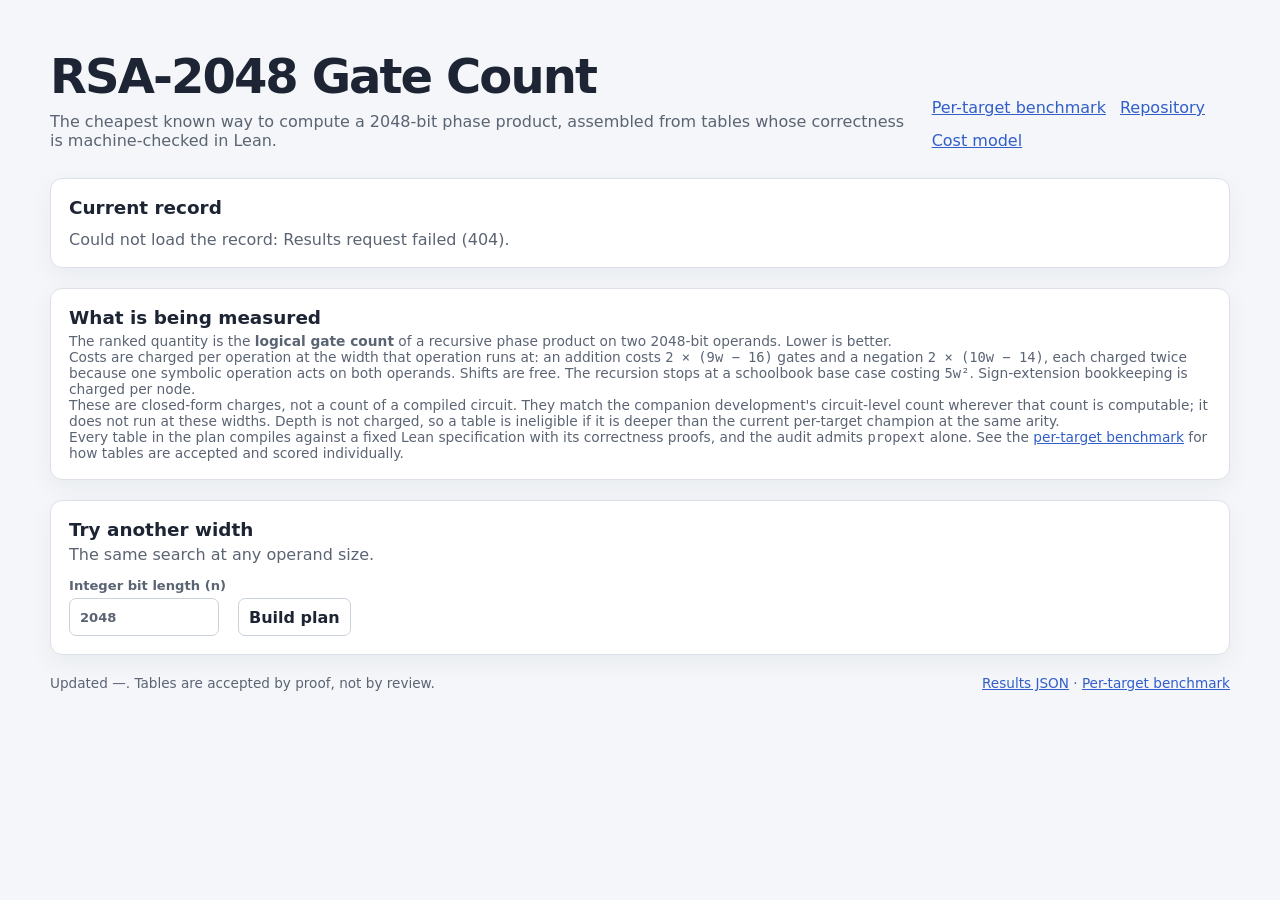
==== leaderboard/site/index.html @ 98a7c098 "Make RSA-2048 the landing page and move the per-target board beside it The site had one page: the pe" ====
<!DOCTYPE html>
<html lang="en">
  <head>
    <meta charset="utf-8">
    <meta name="viewport" content="width=device-width, initial-scale=1">
    <title>RSA-2048 Gate Count Leaderboard</title>
    <meta name="description"
      content="Lowest known logical gate count for recursive phase multiplication at 2048 bits, from machine-checked tables.">
    <link rel="stylesheet" href="site.css">
  </head>
  <body>
    <main>
      <header>
        <div>
          <h1>RSA-2048 Gate Count</h1>
          <p class="subtitle">
            The cheapest known way to compute a 2048-bit phase product, assembled
            from tables whose correctness is machine-checked in Lean.
          </p>
        </div>
        <nav aria-label="Project links">
          <a href="targets.html">Per-target benchmark</a>
          <a href="https://github.com/VerifiedQC/ShorTableOptimization">Repository</a>
          <a href="https://github.com/VerifiedQC/ShorTableOptimization/blob/main/RECURSIVE_COST_MODEL.md">Cost model</a>
        </nav>
      </header>

      <section class="planner" aria-labelledby="record-title">
        <h2 id="record-title">Current record</h2>
        <p class="planner-status" id="record-status" role="status">Loading verified results…</p>
        <div id="record-output" hidden>
          <div class="result-summary" aria-label="Record summary">
            <div class="result-stat"><span>Logical gates</span><strong id="record-gates">—</strong></div>
            <div class="result-stat"><span>Recursion levels</span><strong id="record-height">—</strong></div>
            <div class="result-stat"><span>Recursive calls</span><strong id="record-calls">—</strong></div>
            <div class="result-stat"><span>Arithmetic operations</span><strong id="record-arithmetic">—</strong></div>
          </div>
          <h3 class="plan-heading">How the record is built</h3>
          <p class="plan-intro">
            One row per level of the recursion. The record is a composite: each
            level may use a different submitted table, so credit is shared.
          </p>
          <ol class="plan-tree" id="record-tree"></ol>
        </div>
      </section>

      <section class="planner" aria-labelledby="rules-title">
        <h2 id="rules-title">What is being measured</h2>
        <p class="plan-intro">
          The ranked quantity is the <strong>logical gate count</strong> of a
          recursive phase product on two 2048-bit operands. Lower is better.
        </p>
        <p class="plan-intro">
          Costs are charged per operation at the width that operation runs at:
          an addition costs <code>2 &times; (9w &minus; 16)</code> gates and a
          negation <code>2 &times; (10w &minus; 14)</code>, each charged twice
          because one symbolic operation acts on both operands. Shifts are free.
          The recursion stops at a schoolbook base case costing
          <code>5w&sup2;</code>. Sign-extension bookkeeping is charged per node.
        </p>
        <p class="plan-intro">
          These are closed-form charges, not a count of a compiled circuit. They
          match the companion development's circuit-level count wherever that
          count is computable; it does not run at these widths. Depth is not
          charged, so a table is ineligible if it is deeper than the current
          per-target champion at the same arity.
        </p>
        <p class="plan-intro">
          Every table in the plan compiles against a fixed Lean specification
          with its correctness proofs, and the audit admits
          <code>propext</code> alone. See the
          <a href="targets.html">per-target benchmark</a> for how tables are
          accepted and scored individually.
        </p>
      </section>

      <section class="planner" aria-labelledby="planner-title">
        <h2 id="planner-title">Try another width</h2>
        <p class="subtitle">The same search at any operand size.</p>
        <form class="planner-form" id="planner-form">
          <label>
            Integer bit length (n)
            <input id="planner-width" name="width" type="number"
              min="1" step="1" value="2048" required>
          </label>
          <button type="submit">Build plan</button>
        </form>
        <p class="planner-status" id="planner-status" role="status"></p>
        <div class="planner-output" id="planner-output" hidden>
          <div class="result-summary" aria-label="Plan summary">
            <div class="result-stat"><span>Logical gates</span><strong id="planner-gates">—</strong></div>
            <div class="result-stat"><span>Recursion levels</span><strong id="planner-height">—</strong></div>
            <div class="result-stat"><span>Recursive calls</span><strong id="planner-calls">—</strong></div>
            <div class="result-stat"><span>Arithmetic operations</span><strong id="planner-arithmetic">—</strong></div>
          </div>
          <h3 class="plan-heading">Selected recursion plan</h3>
          <ol class="plan-tree" id="plan-tree"></ol>
          <details class="result-json">
            <summary>Machine-readable result</summary>
            <pre id="planner-json"></pre>
          </details>
        </div>
      </section>

      <footer>
        <p>Updated <span id="updated">—</span>. Tables are accepted by proof, not by review.</p>
        <p><a href="results.json">Results JSON</a> &middot; <a href="targets.html">Per-target benchmark</a></p>
      </footer>
    </main>

    <script src="recursive-cost.js"></script>
    <script>
      "use strict";

      const RECORD_WIDTH = 2048;
      const operationsCache = new Map();
      let leaderboardData = null;
      let candidatePromise = null;

      function loadOperations(path) {
        if (!operationsCache.has(path)) {
          operationsCache.set(path, fetch(path, { cache: "no-store" }).then(response => {
            if (!response.ok) throw new Error(`Operations request failed (${response.status}).`);
            return response.json();
          }));
        }
        return operationsCache.get(path);
      }

      function candidates() {
        if (!candidatePromise) {
          candidatePromise = RecursiveCost.archivedPhaseProductCandidates(
            leaderboardData, loadOperations,
          ).catch(error => { candidatePromise = null; throw error; });
        }
        return candidatePromise;
      }

      const count = value => Number(value).toLocaleString();

      function planFact(label, value) {
        const fact = document.createElement("div");
        const name = document.createElement("span");
        name.textContent = label;
        const amount = document.createElement("strong");
        amount.textContent = value;
        fact.append(name, amount);
        return fact;
      }

      function renderTree(plan, target) {
        const tree = document.querySelector(target);
        tree.replaceChildren();
        for (const level of RecursiveCost.planLevels(plan)) {
          const item = document.createElement("li");
          item.className = "plan-step";
          const node = document.createElement("div");
          node.className = "plan-node";

          const levelLabel = document.createElement("span");
          levelLabel.className = "plan-level";
          levelLabel.textContent = level.type === "direct"
            ? "Direct base case"
            : `Recursion level ${level.level + 1}`;

          const title = document.createElement("h4");
          title.textContent = level.instances === 1n
            ? `${level.inputWidth}-bit input`
            : `${count(level.instances)} \u00d7 ${level.inputWidth}-bit subproblems`;

          const description = document.createElement("p");
          const facts = document.createElement("div");
          facts.className = "plan-facts";

          if (level.type === "direct") {
            description.textContent = "Evaluate every remaining multiplication directly.";
            facts.append(
              planFact("Gates per node", count(level.gateCountPerNode)),
              planFact("Expanded base gates", count(level.expandedGateCount)),
            );
            node.append(levelLabel, title, description, facts);
          } else {
            description.textContent =
              `Each node uses k=${level.k} and creates ` +
              `${level.recursiveProductsPerNode} children at ${level.childWidth} bits.`;
            const policyLine = document.createElement("p");
            policyLine.className = "plan-policy";
            policyLine.textContent = `Table ${String(level.policyId).slice(0, 12)}`;
            facts.append(
              planFact("Child width", `${count(level.childWidth)} bits`),
              planFact("Local gates per node", count(level.localGateCountPerNode)),
              planFact("Expanded level gates", count(level.expandedLocalGateCount)),
              planFact("Arithmetic ops per node",
                count(level.localArithmeticOperationsPerNode)),
            );
            node.append(levelLabel, title, description, policyLine, facts);
          }
          item.append(node);
          tree.append(item);
        }
      }

      function fill(plan, prefix) {
        document.querySelector(`#${prefix}-gates`).textContent = count(plan.gateCount);
        document.querySelector(`#${prefix}-height`).textContent = count(plan.recursionHeight);
        document.querySelector(`#${prefix}-calls`).textContent = count(plan.totalRecursiveCallCount);
        document.querySelector(`#${prefix}-arithmetic`).textContent =
          count(plan.totalArithmeticOperationCount);
      }

      document.querySelector("#planner-form").addEventListener("submit", async event => {
        event.preventDefault();
        const status = document.querySelector("#planner-status");
        const output = document.querySelector("#planner-output");
        output.hidden = true;
        status.textContent = "Building the minimum-gate plan…";
        try {
          const width = Number(document.querySelector("#planner-width").value);
          if (!Number.isSafeInteger(width) || width < 1) {
            throw new Error("Enter a positive whole number of bits.");
          }
          const plan = RecursiveCost.bestPlan(await candidates(), width);
          fill(plan, "planner");
          renderTree(plan, "#plan-tree");
          document.querySelector("#planner-json").textContent =
            JSON.stringify(RecursiveCost.compactPlan(plan), null, 2);
          status.textContent = `Plan for ${count(width)} bits.`;
          output.hidden = false;
        } catch (error) {
          status.textContent = `Could not build a plan: ${error.message}`;
        }
      });

      fetch("results.json", { cache: "no-store" })
        .then(response => {
          if (!response.ok) throw new Error(`Results request failed (${response.status}).`);
          return response.json();
        })
        .then(async data => {
          leaderboardData = data;
          if (data.generated_at) {
            document.querySelector("#updated").textContent =
              new Date(data.generated_at).toLocaleString();
          }
          const plan = RecursiveCost.bestPlan(await candidates(), RECORD_WIDTH);
          fill(plan, "record");
          renderTree(plan, "#record-tree");
          document.querySelector("#record-status").textContent =
            `${count(plan.gateCount)} logical gates for a ${count(RECORD_WIDTH)}-bit phase product.`;
          document.querySelector("#record-output").hidden = false;
        })
        .catch(error => {
          document.querySelector("#record-status").textContent =
            `Could not load the record: ${error.message}`;
        });
    </script>
  </body>
</html>
---- leaderboard/site/site.css ----
:root {
  font-family: ui-sans-serif, system-ui, -apple-system, BlinkMacSystemFont,
    "Segoe UI", sans-serif;
  color: #1d2433;
  background: #f4f6f9;
}

* { box-sizing: border-box; }

body { margin: 0; }

main {
  width: min(1180px, calc(100% - 32px));
  margin: 0 auto;
  padding: 48px 0 64px;
}

header {
  display: flex;
  gap: 24px;
  align-items: end;
  justify-content: space-between;
  margin-bottom: 28px;
}

h1 {
  margin: 0 0 8px;
  font-size: clamp(1.8rem, 5vw, 3rem);
  letter-spacing: -0.04em;
}

p { margin: 0; }

.subtitle, .formula, footer { color: #5b6473; }

nav {
  display: flex;
  flex-wrap: wrap;
  gap: 14px;
}

a { color: #315ec9; }

nav a { white-space: nowrap; }

.summary {
  display: grid;
  grid-template-columns: repeat(2, minmax(0, 1fr));
  gap: 12px;
  margin-bottom: 20px;
}

.card, .planner, .table-wrap {
  border: 1px solid #dce1e8;
  border-radius: 12px;
  background: #fff;
  box-shadow: 0 8px 24px rgb(29 36 51 / 5%);
}

.card { padding: 16px 18px; }

.card span {
  display: block;
  margin-bottom: 5px;
  color: #697386;
  font-size: 0.78rem;
  font-weight: 650;
  letter-spacing: 0.07em;
  text-transform: uppercase;
}

.card strong { font-size: 1.15rem; }

.formula {
  margin: 0 0 14px;
  font-family: ui-monospace, SFMono-Regular, Consolas, monospace;
  font-size: 0.9rem;
}

.planner {
  margin-bottom: 20px;
  padding: 18px;
}

.planner h2 { margin: 0 0 5px; font-size: 1.15rem; }
.planner .subtitle { margin-bottom: 14px; }

.planner-form {
  display: flex;
  flex-wrap: wrap;
  align-items: end;
  gap: 12px;
}

.planner-form label {
  display: grid;
  gap: 5px;
  color: #5b6473;
  font-size: 0.82rem;
  font-weight: 650;
}

.planner-form input, .planner-form button {
  min-height: 38px;
  border: 1px solid #cbd2dc;
  border-radius: 7px;
  padding: 7px 10px;
  color: inherit;
  background: inherit;
  font: inherit;
}

.planner-form input { width: 150px; }
.planner-form button { cursor: pointer; font-weight: 700; }
.planner-status { margin-top: 12px; color: #5b6473; }
.planner-status:empty { display: none; }

.planner-output {
  margin-top: 18px;
  padding-top: 18px;
  border-top: 1px solid #e5e8ed;
}

.result-summary {
  display: grid;
  grid-template-columns: repeat(4, minmax(0, 1fr));
  gap: 10px;
}

.result-stat {
  min-width: 0;
  padding: 12px 14px;
  border-radius: 8px;
  background: #f4f6f9;
}

.result-stat span {
  display: block;
  margin-bottom: 4px;
  color: #697386;
  font-size: 0.72rem;
  font-weight: 650;
  letter-spacing: 0.05em;
  text-transform: uppercase;
}

.result-stat strong {
  display: block;
  overflow-wrap: anywhere;
  font-size: 1.05rem;
}

.planner-detail { margin-top: 10px; color: #5b6473; font-size: 0.86rem; }
.plan-heading { margin: 22px 0 4px; font-size: 1rem; }
.plan-intro { color: #5b6473; font-size: 0.86rem; }

.plan-tree {
  margin: 16px 0 0;
  padding: 0;
  list-style: none;
}

.plan-step {
  position: relative;
  margin-left: 8px;
  padding: 0 0 18px 28px;
}

.plan-step:not(:last-child)::before {
  position: absolute;
  top: 12px;
  bottom: -2px;
  left: 5px;
  width: 2px;
  background: #ccd4df;
  content: "";
}

.plan-step::after {
  position: absolute;
  top: 8px;
  left: 0;
  width: 12px;
  height: 12px;
  border: 3px solid #fff;
  border-radius: 50%;
  background: #315ec9;
  box-shadow: 0 0 0 1px #315ec9;
  content: "";
}

.plan-node {
  padding: 13px 15px;
  border: 1px solid #dce1e8;
  border-radius: 9px;
}

.plan-level {
  color: #697386;
  font-size: 0.72rem;
  font-weight: 700;
  letter-spacing: 0.06em;
  text-transform: uppercase;
}

.plan-node h4 { margin: 3px 0 5px; font-size: 1rem; }
.plan-node p { color: #5b6473; font-size: 0.86rem; }
.plan-policy { margin-top: 7px; }

.plan-facts {
  display: grid;
  grid-template-columns: repeat(4, minmax(0, 1fr));
  gap: 10px;
  margin-top: 12px;
}

.plan-fact span { display: block; color: #697386; font-size: 0.72rem; }
.plan-fact strong { display: block; margin-top: 2px; font-size: 0.88rem; }
.result-json summary { cursor: pointer; }

.table-wrap { overflow-x: auto; }

table {
  width: 100%;
  border-collapse: collapse;
  font-variant-numeric: tabular-nums;
}

th, td {
  padding: 11px 14px;
  border-bottom: 1px solid #e5e8ed;
  text-align: right;
  white-space: nowrap;
}

thead th {
  color: #5b6473;
  background: #f8f9fb;
  font-size: 0.78rem;
  letter-spacing: 0.03em;
}

th:first-child, td:first-child, th:last-child, td:last-child {
  text-align: left;
}

tbody tr:last-child th, tbody tr:last-child td { border-bottom: 0; }
tbody tr:hover { background: #f8faff; }
.score { font-weight: 750; }
.policy { font-family: ui-monospace, SFMono-Regular, Consolas, monospace; }

.operations-button, .close-button {
  border: 0;
  padding: 0;
  color: #315ec9;
  background: none;
  font: inherit;
  text-decoration: underline;
  cursor: pointer;
}

dialog {
  width: min(760px, calc(100% - 28px));
  max-height: 88vh;
  padding: 22px;
  border: 1px solid #dce1e8;
  border-radius: 12px;
  color: inherit;
  background: #fff;
}

dialog::backdrop { background: rgb(17 21 28 / 72%); }

.dialog-header {
  display: flex;
  align-items: start;
  justify-content: space-between;
  gap: 20px;
}

dialog h2, dialog h3 { margin: 0; }
dialog h3 { margin-top: 20px; }
.dialog-status { margin-top: 12px; color: #5b6473; }

details {
  margin-top: 14px;
  padding: 10px 12px;
  border: 1px solid #e5e8ed;
  border-radius: 8px;
}

details code {
  display: block;
  margin-top: 8px;
  white-space: normal;
}

pre {
  max-height: 48vh;
  overflow: auto;
  padding: 14px;
  border-radius: 8px;
  background: #f4f6f9;
  font-size: 0.82rem;
  line-height: 1.5;
}

#status {
  padding: 24px;
  color: #5b6473;
}

footer {
  display: flex;
  justify-content: space-between;
  gap: 16px;
  margin-top: 16px;
  font-size: 0.85rem;
}

@media (max-width: 720px) {
  main { padding-top: 28px; }
  header { display: block; }
  nav { margin-top: 18px; }
  .summary { grid-template-columns: 1fr; }
  .result-summary, .plan-facts { grid-template-columns: repeat(2, minmax(0, 1fr)); }
  footer { display: block; }
  footer p + p { margin-top: 6px; }
}

@media (prefers-color-scheme: dark) {
  :root { color: #e8edf5; background: #11151c; }
  .subtitle, .formula, footer, #status { color: #aab4c3; }
  a, .operations-button, .close-button { color: #8eb1ff; }
  .card, .planner, .table-wrap, dialog { border-color: #303846; background: #191f29; box-shadow: none; }
  .card span, thead th { color: #aab4c3; }
  thead th, tbody tr:hover { background: #202734; }
  th, td, details { border-color: #303846; }
  .dialog-status, .planner-form label, .planner-status, .planner-detail,
    .plan-intro, .plan-node p { color: #aab4c3; }
  .planner-form input, .planner-form button { border-color: #465164; }
  .planner-output, .plan-node { border-color: #303846; }
  .result-stat, pre { background: #11151c; }
  .result-stat span, .plan-level, .plan-fact span { color: #aab4c3; }
  .plan-step:not(:last-child)::before { background: #465164; }
  .plan-step::after { border-color: #191f29; background: #8eb1ff; box-shadow: 0 0 0 1px #8eb1ff; }
}
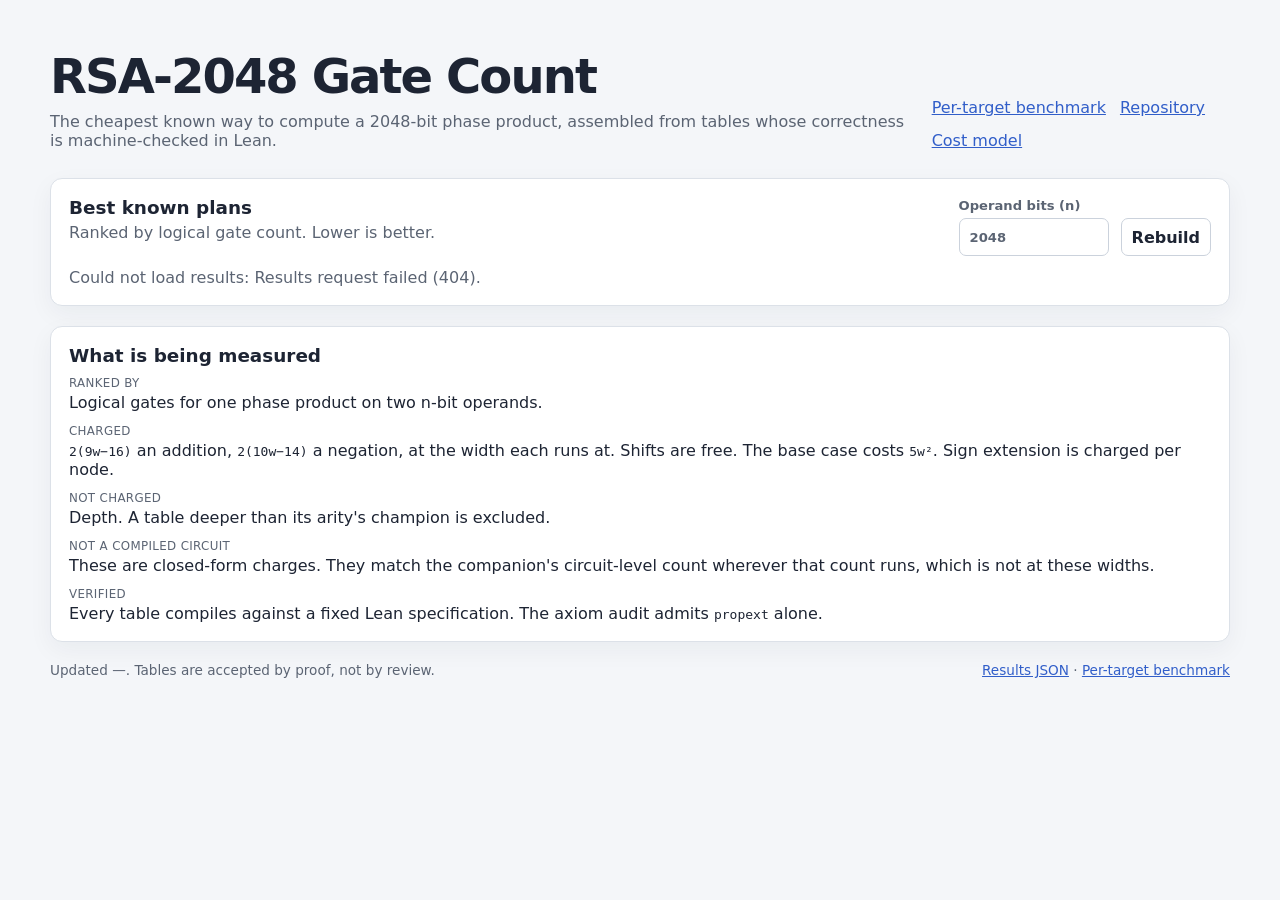
==== commit 078a1277: "Rebuild the landing page as a leaderboard The page showed one record and a separate width form, whic" ====
--- a/leaderboard/site/index.html
+++ b/leaderboard/site/index.html
@@ -6,6 +6,7 @@
     <title>RSA-2048 Gate Count Leaderboard</title>
     <meta name="description"
       content="Lowest known logical gate count for recursive phase multiplication at 2048 bits, from machine-checked tables.">
+    <link rel="icon" href="data:,">
     <link rel="stylesheet" href="site.css">
   </head>
   <body>
@@ -25,87 +26,86 @@
         </nav>
       </header>
 
-      <section class="planner" aria-labelledby="record-title">
-        <h2 id="record-title">Current record</h2>
-        <p class="planner-status" id="record-status" role="status">Loading verified results…</p>
-        <div id="record-output" hidden>
-          <div class="result-summary" aria-label="Record summary">
-            <div class="result-stat"><span>Logical gates</span><strong id="record-gates">—</strong></div>
-            <div class="result-stat"><span>Recursion levels</span><strong id="record-height">—</strong></div>
-            <div class="result-stat"><span>Recursive calls</span><strong id="record-calls">—</strong></div>
-            <div class="result-stat"><span>Arithmetic operations</span><strong id="record-arithmetic">—</strong></div>
+      <section class="planner" aria-labelledby="board-title">
+        <div class="board-head">
+          <div>
+            <h2 id="board-title">Best known plans</h2>
+            <p class="subtitle">Ranked by logical gate count. Lower is better.</p>
           </div>
-          <h3 class="plan-heading">How the record is built</h3>
-          <p class="plan-intro">
-            One row per level of the recursion. The record is a composite: each
-            level may use a different submitted table, so credit is shared.
-          </p>
-          <ol class="plan-tree" id="record-tree"></ol>
+          <form class="planner-form" id="planner-form">
+            <label>
+              Operand bits (n)
+              <input id="planner-width" name="width" type="number"
+                min="1" step="1" value="2048" required>
+            </label>
+            <button type="submit">Rebuild</button>
+          </form>
+        </div>
+        <p class="planner-status" id="board-status" role="status">Loading verified results\u2026</p>
+        <div class="table-wrap" id="board-wrap" hidden>
+          <table id="board">
+            <thead>
+              <tr>
+                <th scope="col">#</th>
+                <th scope="col">Logical gates</th>
+                <th scope="col">Top split</th>
+                <th scope="col">Levels</th>
+                <th scope="col">Recursive calls</th>
+                <th scope="col">Arithmetic ops</th>
+                <th scope="col">Tables</th>
+                <th scope="col"></th>
+              </tr>
+            </thead>
+            <tbody></tbody>
+          </table>
         </div>
       </section>
 
       <section class="planner" aria-labelledby="rules-title">
         <h2 id="rules-title">What is being measured</h2>
-        <p class="plan-intro">
-          The ranked quantity is the <strong>logical gate count</strong> of a
-          recursive phase product on two 2048-bit operands. Lower is better.
-        </p>
-        <p class="plan-intro">
-          Costs are charged per operation at the width that operation runs at:
-          an addition costs <code>2 &times; (9w &minus; 16)</code> gates and a
-          negation <code>2 &times; (10w &minus; 14)</code>, each charged twice
-          because one symbolic operation acts on both operands. Shifts are free.
-          The recursion stops at a schoolbook base case costing
-          <code>5w&sup2;</code>. Sign-extension bookkeeping is charged per node.
-        </p>
-        <p class="plan-intro">
-          These are closed-form charges, not a count of a compiled circuit. They
-          match the companion development's circuit-level count wherever that
-          count is computable; it does not run at these widths. Depth is not
-          charged, so a table is ineligible if it is deeper than the current
-          per-target champion at the same arity.
-        </p>
-        <p class="plan-intro">
-          Every table in the plan compiles against a fixed Lean specification
-          with its correctness proofs, and the audit admits
-          <code>propext</code> alone. See the
-          <a href="targets.html">per-target benchmark</a> for how tables are
-          accepted and scored individually.
-        </p>
-      </section>
-
-      <section class="planner" aria-labelledby="planner-title">
-        <h2 id="planner-title">Try another width</h2>
-        <p class="subtitle">The same search at any operand size.</p>
-        <form class="planner-form" id="planner-form">
-          <label>
-            Integer bit length (n)
-            <input id="planner-width" name="width" type="number"
-              min="1" step="1" value="2048" required>
-          </label>
-          <button type="submit">Build plan</button>
-        </form>
-        <p class="planner-status" id="planner-status" role="status"></p>
-        <div class="planner-output" id="planner-output" hidden>
-          <div class="result-summary" aria-label="Plan summary">
-            <div class="result-stat"><span>Logical gates</span><strong id="planner-gates">—</strong></div>
-            <div class="result-stat"><span>Recursion levels</span><strong id="planner-height">—</strong></div>
-            <div class="result-stat"><span>Recursive calls</span><strong id="planner-calls">—</strong></div>
-            <div class="result-stat"><span>Arithmetic operations</span><strong id="planner-arithmetic">—</strong></div>
-          </div>
-          <h3 class="plan-heading">Selected recursion plan</h3>
-          <ol class="plan-tree" id="plan-tree"></ol>
-          <details class="result-json">
-            <summary>Machine-readable result</summary>
-            <pre id="planner-json"></pre>
-          </details>
-        </div>
+        <dl class="rules">
+          <dt>Ranked by</dt>
+          <dd>Logical gates for one phase product on two n-bit operands.</dd>
+          <dt>Charged</dt>
+          <dd><code>2(9w&minus;16)</code> an addition, <code>2(10w&minus;14)</code> a
+            negation, at the width each runs at. Shifts are free. The base case
+            costs <code>5w&sup2;</code>. Sign extension is charged per node.</dd>
+          <dt>Not charged</dt>
+          <dd>Depth. A table deeper than its arity's champion is excluded.</dd>
+          <dt>Not a compiled circuit</dt>
+          <dd>These are closed-form charges. They match the companion's
+            circuit-level count wherever that count runs, which is not at these
+            widths.</dd>
+          <dt>Verified</dt>
+          <dd>Every table compiles against a fixed Lean specification. The axiom
+            audit admits <code>propext</code> alone.</dd>
+        </dl>
       </section>
 
       <footer>
         <p>Updated <span id="updated">—</span>. Tables are accepted by proof, not by review.</p>
         <p><a href="results.json">Results JSON</a> &middot; <a href="targets.html">Per-target benchmark</a></p>
       </footer>
+      <dialog id="operations-dialog" aria-labelledby="operations-title">
+        <div class="dialog-header">
+          <h2 id="operations-title">Operations</h2>
+          <button class="close-button" id="close-dialog" type="button">Close</button>
+        </div>
+        <p class="dialog-status" id="operations-status" role="status"></p>
+        <div id="operations-content" hidden>
+          <details>
+            <summary>Generated points</summary>
+            <code id="generated-points"></code>
+          </details>
+          <details>
+            <summary>Point order</summary>
+            <code id="point-order"></code>
+          </details>
+          <h3 id="operation-count"></h3>
+          <pre id="operation-list"></pre>
+          <p><a id="operations-json">Open operations JSON</a></p>
+        </div>
+      </dialog>
     </main>
 
     <script src="recursive-cost.js"></script>
@@ -137,9 +137,82 @@
       }
 
       const count = value => Number(value).toLocaleString();
+      const formatCount = count;
+
+      const repository = "https://github.com/VerifiedQC/ShorTableOptimization";
+      const operationsDialog = document.querySelector("#operations-dialog");
+      const operationsStatus = document.querySelector("#operations-status");
+      const operationsContent = document.querySelector("#operations-content");
+
+      function displayMode(mode) {
+        return mode === "PhaseTripleProduct" ? "Phase Triple Product" : "Phase Product";
+      }
+
+      function formatOperation(operation) {
+        const [name, ...values] = operation;
+        if (name === "shiftL" || name === "shiftR") {
+          return `${name}(reg=${values[0]}, by=${values[1]})`;
+        }
+        if (name === "negate" || name === "phaseProduct") {
+          return `${name}(reg=${values[0]})`;
+        }
+        if (name === "addScaled") {
+          const sign = values[2] > 0 ? "+1" : "-1";
+          return `addScaled(dst=${values[0]}, src=${values[1]}, sign=${sign}, shift=${values[3]})`;
+        }
+        return JSON.stringify(operation);
+      }
+
+      function policyLink(policy) {
+        const source = policy.source;
+        const link = document.createElement("a");
+        link.className = "policy";
+        link.textContent = policy.policy_id.slice(0, 8);
+        link.title = policy.policy_id;
+        link.href = source.pr_number
+          ? `${repository}/pull/${source.pr_number}`
+          : `${repository}/tree/${encodeURIComponent(source.head_ref)}`;
+        return link;
+      }
+
+      async function openOperations(policy, champion) {
+        const path = policy.operations_path;
+        document.querySelector("#operations-title").textContent =
+          `${displayMode(champion.mode)} · k=${champion.k}`;
+        operationsStatus.textContent = "Loading operations…";
+        operationsContent.hidden = true;
+        operationsDialog.showModal();
+
+        try {
+          const data = await loadOperations(path);
+          if (data.schema_version !== 1) throw new Error("Unsupported operations schema.");
+          const target = data.targets.find(
+            item => item.mode === champion.mode && item.k === champion.k,
+          );
+          if (!target) throw new Error("Operations for this target are missing.");
+          document.querySelector("#generated-points").textContent =
+            target.generated_points.join(", ");
+          document.querySelector("#point-order").textContent = target.point_order.join(", ");
+          document.querySelector("#operation-count").textContent =
+            `Operations (${target.operations.length})`;
+          document.querySelector("#operation-list").textContent = target.operations
+            .map((operation, index) => `${index + 1}. ${formatOperation(operation)}`)
+            .join("\n");
+          document.querySelector("#operations-json").href = path;
+          operationsStatus.textContent = `Policy ${policy.policy_id.slice(0, 12)}`;
+          operationsContent.hidden = false;
+        } catch (error) {
+          operationsStatus.textContent = `Could not load operations: ${error.message}`;
+        }
+      }
+
+      document.querySelector("#close-dialog").addEventListener("click", () => {
+        operationsDialog.close();
+      });
 
       function planFact(label, value) {
         const fact = document.createElement("div");
+        fact.className = "plan-fact";
         const name = document.createElement("span");
         name.textContent = label;
         const amount = document.createElement("strong");
@@ -148,8 +221,10 @@
         return fact;
       }
 
-      function renderTree(plan, target) {
-        const tree = document.querySelector(target);
+      function renderTree(plan, tree) {
+        const policies = new Map(
+          leaderboardData.policies.map(policy => [policy.policy_id, policy]),
+        );
         tree.replaceChildren();
         for (const level of RecursiveCost.planLevels(plan)) {
           const item = document.createElement("li");
@@ -183,15 +258,32 @@
             description.textContent =
               `Each node uses k=${level.k} and creates ` +
               `${level.recursiveProductsPerNode} children at ${level.childWidth} bits.`;
+            const policy = policies.get(level.policyId);
             const policyLine = document.createElement("p");
             policyLine.className = "plan-policy";
-            policyLine.textContent = `Table ${String(level.policyId).slice(0, 12)}`;
+            policyLine.append(document.createTextNode("Table "));
+            if (policy) policyLine.append(policyLink(policy));
+            else policyLine.append(document.createTextNode(String(level.policyId).slice(0, 8)));
+            if (policy?.operations_path) {
+              const button = document.createElement("button");
+              button.type = "button";
+              button.className = "operations-button";
+              button.textContent = "view operations";
+              button.setAttribute("aria-label",
+                `View Phase Product k=${level.k} operations for this recursion level`);
+              button.addEventListener("click", () =>
+                openOperations(policy, { mode: "PhaseProduct", k: level.k }));
+              policyLine.append(document.createTextNode(" \u00b7 "), button);
+            }
             facts.append(
+              planFact("Children per node", count(level.recursiveProductsPerNode)),
               planFact("Child width", `${count(level.childWidth)} bits`),
               planFact("Local gates per node", count(level.localGateCountPerNode)),
               planFact("Expanded level gates", count(level.expandedLocalGateCount)),
               planFact("Arithmetic ops per node",
                 count(level.localArithmeticOperationsPerNode)),
+              planFact("Expanded arithmetic ops",
+                count(level.expandedArithmeticOperations)),
             );
             node.append(levelLabel, title, description, policyLine, facts);
           }
@@ -200,35 +292,123 @@
         }
       }
 
-      function fill(plan, prefix) {
-        document.querySelector(`#${prefix}-gates`).textContent = count(plan.gateCount);
-        document.querySelector(`#${prefix}-height`).textContent = count(plan.recursionHeight);
-        document.querySelector(`#${prefix}-calls`).textContent = count(plan.totalRecursiveCallCount);
-        document.querySelector(`#${prefix}-arithmetic`).textContent =
-          count(plan.totalArithmeticOperationCount);
-      }
-
-      document.querySelector("#planner-form").addEventListener("submit", async event => {
+      function tablesIn(plan) {
+        const seen = [];
+        for (const level of RecursiveCost.planLevels(plan)) {
+          if (level.type === "direct") continue;
+          const id = String(level.policyId).slice(0, 8);
+          if (!seen.includes(id)) seen.push(id);
+        }
+        return seen;
+      }
+
+      // Every top-level choice, each with the best subtree beneath it.
+      function rankedPlans(cands, width, limit) {
+        const viable = [];
+        for (const candidate of cands) {
+          const analysis = RecursiveCost.analyzeProgram(width, width, candidate);
+          if (analysis.childWidth < width) viable.push({ candidate, analysis });
+        }
+        const childWidths = [...new Set(viable.map(v => v.analysis.childWidth))];
+        const solved = new Map();
+        RecursiveCost.bestPlans(cands, childWidths)
+          .forEach((plan, index) => solved.set(childWidths[index], plan));
+        const plans = viable.map(({ candidate, analysis }) =>
+          RecursiveCost.stepPlan(width, candidate, analysis, solved.get(analysis.childWidth)));
+        plans.sort((a, b) =>
+          a.gateCount < b.gateCount ? -1 : a.gateCount > b.gateCount ? 1 : 0);
+        return plans.slice(0, limit);
+      }
+
+      function cell(row, text, className) {
+        const td = document.createElement("td");
+        td.textContent = text;
+        if (className) td.className = className;
+        row.append(td);
+        return td;
+      }
+
+      function renderBoard(plans, width) {
+        const wrap = document.querySelector("#board-wrap");
+        const body = document.querySelector("#board tbody");
+        body.replaceChildren();
+        plans.forEach((plan, index) => {
+          const row = document.createElement("tr");
+          const rank = document.createElement("th");
+          rank.scope = "row";
+          rank.textContent = index + 1;
+          row.append(rank);
+          cell(row, count(plan.gateCount), "score");
+          cell(row, `k=${plan.choice.k} \u2192 ${count(plan.choice.childWidth)} bits`);
+          cell(row, count(plan.recursionHeight));
+          cell(row, count(plan.totalRecursiveCallCount));
+          cell(row, count(plan.totalArithmeticOperationCount));
+          cell(row, tablesIn(plan).join(", "), "policy");
+
+          const toggleCell = document.createElement("td");
+          const toggle = document.createElement("button");
+          toggle.type = "button";
+          toggle.className = "operations-button";
+          toggle.textContent = "show plan";
+          toggle.setAttribute("aria-expanded", "false");
+          toggleCell.append(toggle);
+          row.append(toggleCell);
+
+          const detail = document.createElement("tr");
+          detail.hidden = true;
+          const holder = document.createElement("td");
+          holder.colSpan = 8;
+          const tree = document.createElement("ol");
+          tree.className = "plan-tree";
+          holder.append(tree);
+          detail.append(holder);
+
+          let built = false;
+          toggle.addEventListener("click", () => {
+            const open = detail.hidden;
+            if (open && !built) { renderTree(plan, tree); built = true; }
+            detail.hidden = !open;
+            toggle.textContent = open ? "hide plan" : "show plan";
+            toggle.setAttribute("aria-expanded", String(open));
+          });
+
+          body.append(row, detail);
+        });
+        wrap.hidden = false;
+      }
+
+      async function build(width) {
+        const status = document.querySelector("#board-status");
+        // Remove the old table before computing, so the new one arrives rather
+        // than numbers changing in place.
+        document.querySelector("#board-wrap").hidden = true;
+        document.querySelector("#board tbody").replaceChildren();
+        status.hidden = false;
+        status.textContent = `Building plans for ${count(width)} bits\u2026`;
+        // Let the cleared state paint before computing, so the new table
+        // arrives rather than numbers changing underneath the reader.
+        await new Promise(requestAnimationFrame);
+        try {
+          const plans = rankedPlans(await candidates(), width, 10);
+          if (!plans.length) throw new Error("no table contracts at this width");
+          renderBoard(plans, width);
+          status.textContent =
+            `${plans.length} best plans for ${count(width)} bits. ` +
+            `Record: ${count(plans[0].gateCount)} logical gates.`;
+        } catch (error) {
+          status.textContent = `Could not build plans: ${error.message}`;
+        }
+      }
+
+      document.querySelector("#planner-form").addEventListener("submit", event => {
         event.preventDefault();
-        const status = document.querySelector("#planner-status");
-        const output = document.querySelector("#planner-output");
-        output.hidden = true;
-        status.textContent = "Building the minimum-gate plan…";
-        try {
-          const width = Number(document.querySelector("#planner-width").value);
-          if (!Number.isSafeInteger(width) || width < 1) {
-            throw new Error("Enter a positive whole number of bits.");
-          }
-          const plan = RecursiveCost.bestPlan(await candidates(), width);
-          fill(plan, "planner");
-          renderTree(plan, "#plan-tree");
-          document.querySelector("#planner-json").textContent =
-            JSON.stringify(RecursiveCost.compactPlan(plan), null, 2);
-          status.textContent = `Plan for ${count(width)} bits.`;
-          output.hidden = false;
-        } catch (error) {
-          status.textContent = `Could not build a plan: ${error.message}`;
-        }
+        const width = Number(document.querySelector("#planner-width").value);
+        if (!Number.isSafeInteger(width) || width < 1) {
+          document.querySelector("#board-status").textContent =
+            "Enter a positive whole number of bits.";
+          return;
+        }
+        build(width);
       });
 
       fetch("results.json", { cache: "no-store" })
@@ -236,23 +416,19 @@
           if (!response.ok) throw new Error(`Results request failed (${response.status}).`);
           return response.json();
         })
-        .then(async data => {
+        .then(data => {
           leaderboardData = data;
           if (data.generated_at) {
             document.querySelector("#updated").textContent =
               new Date(data.generated_at).toLocaleString();
           }
-          const plan = RecursiveCost.bestPlan(await candidates(), RECORD_WIDTH);
-          fill(plan, "record");
-          renderTree(plan, "#record-tree");
-          document.querySelector("#record-status").textContent =
-            `${count(plan.gateCount)} logical gates for a ${count(RECORD_WIDTH)}-bit phase product.`;
-          document.querySelector("#record-output").hidden = false;
+          return build(RECORD_WIDTH);
         })
         .catch(error => {
-          document.querySelector("#record-status").textContent =
-            `Could not load the record: ${error.message}`;
+          document.querySelector("#board-status").textContent =
+            `Could not load results: ${error.message}`;
         });
+
     </script>
   </body>
 </html>
--- a/leaderboard/site/site.css
+++ b/leaderboard/site/site.css
@@ -345,3 +345,34 @@
   .plan-step:not(:last-child)::before { background: #465164; }
   .plan-step::after { border-color: #191f29; background: #8eb1ff; box-shadow: 0 0 0 1px #8eb1ff; }
 }
+
+.board-head {
+  display: flex;
+  align-items: flex-end;
+  justify-content: space-between;
+  gap: 16px;
+  flex-wrap: wrap;
+  margin-bottom: 4px;
+}
+
+.board-head .planner-form { margin: 0; }
+
+.rules { margin: 10px 0 0; }
+.rules dt {
+  color: #5b6473;
+  font-size: 0.74rem;
+  letter-spacing: 0.03em;
+  text-transform: uppercase;
+  margin-top: 12px;
+}
+.rules dt:first-child { margin-top: 0; }
+.rules dd { margin: 3px 0 0; }
+
+#board tbody tr[hidden] + tr { border-top: 0; }
+#board .plan-tree { margin: 4px 0 8px; }
+#board td[colspan] { background: #f8f9fb; padding: 0 14px; }
+
+@media (prefers-color-scheme: dark) {
+  .rules dt { color: #aab4c3; }
+  #board td[colspan] { background: #202734; }
+}
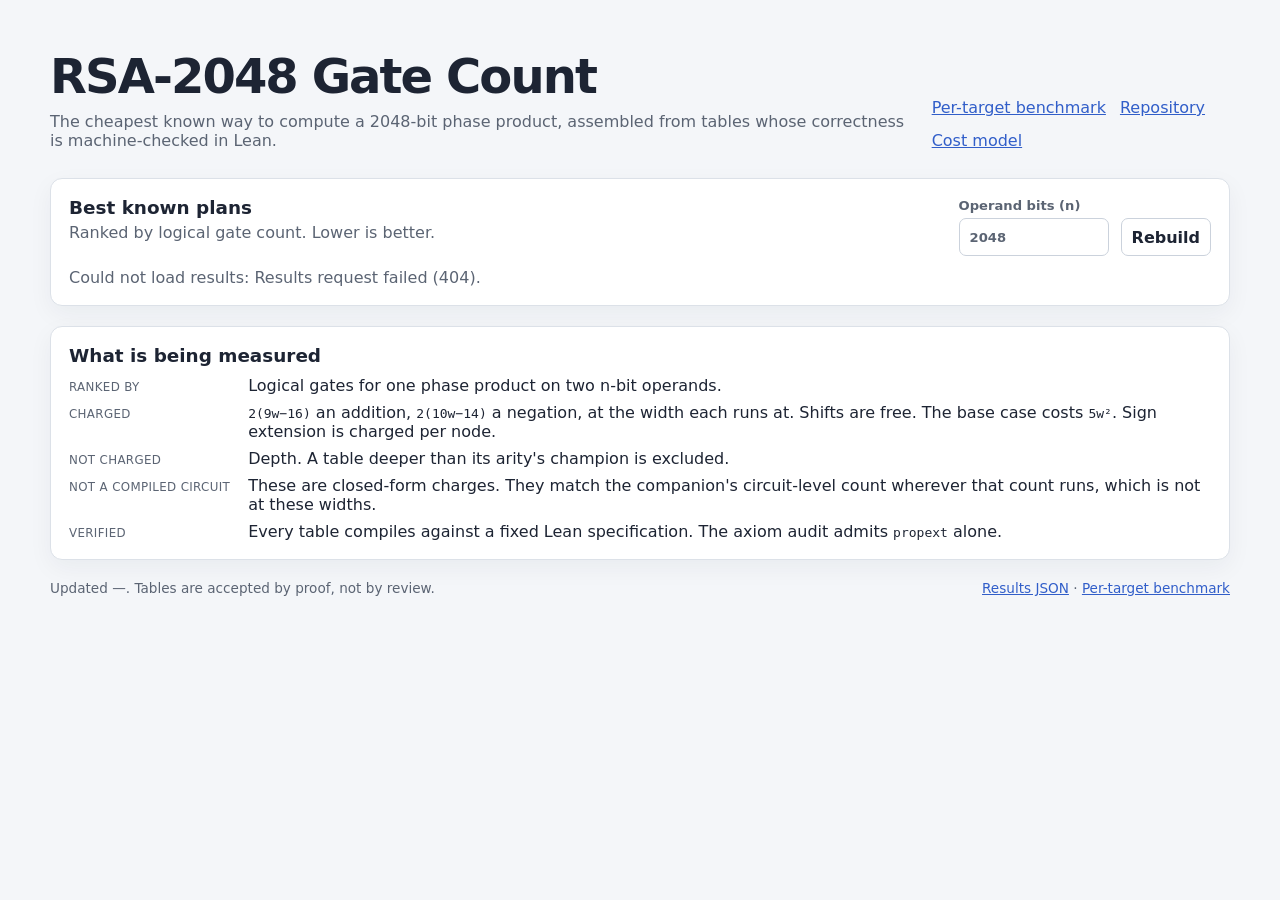
==== commit a52997fc: "Fix a literal escape in the markup and stop browsers serving stale CSS Three defects, all found by r" ====
--- a/leaderboard/site/index.html
+++ b/leaderboard/site/index.html
@@ -41,7 +41,7 @@
             <button type="submit">Rebuild</button>
           </form>
         </div>
-        <p class="planner-status" id="board-status" role="status">Loading verified results\u2026</p>
+        <p class="planner-status" id="board-status" role="status">Loading verified results…</p>
         <div class="table-wrap" id="board-wrap" hidden>
           <table id="board">
             <thead>
@@ -296,7 +296,7 @@
         const seen = [];
         for (const level of RecursiveCost.planLevels(plan)) {
           if (level.type === "direct") continue;
-          const id = String(level.policyId).slice(0, 8);
+          const id = String(level.policyId).slice(0, 6);
           if (!seen.includes(id)) seen.push(id);
         }
         return seen;
@@ -343,7 +343,7 @@
           cell(row, count(plan.recursionHeight));
           cell(row, count(plan.totalRecursiveCallCount));
           cell(row, count(plan.totalArithmeticOperationCount));
-          cell(row, tablesIn(plan).join(", "), "policy");
+          cell(row, tablesIn(plan).join(" "), "policy tables-cell");
 
           const toggleCell = document.createElement("td");
           const toggle = document.createElement("button");
--- a/leaderboard/site/site.css
+++ b/leaderboard/site/site.css
@@ -376,3 +376,42 @@
   .rules dt { color: #aab4c3; }
   #board td[colspan] { background: #202734; }
 }
+
+/* Term and definition side by side. Explicit grid rather than relying on the
+   browser's default dd indent being reset, so the block degrades sanely if the
+   stylesheet is ever missing. */
+.rules {
+  display: grid;
+  grid-template-columns: minmax(130px, max-content) 1fr;
+  gap: 8px 18px;
+  align-items: baseline;
+}
+.rules dt { margin: 0; }
+.rules dd { margin: 0; }
+
+@media (max-width: 640px) {
+  .rules { grid-template-columns: 1fr; gap: 2px; }
+  .rules dd { margin-bottom: 8px; }
+}
+
+/* The tables column holds several ids and is what pushes the board past a
+   narrow viewport, so let it wrap instead of forcing a horizontal scroll. */
+#board .tables-cell {
+  white-space: normal;
+  word-spacing: 0.35em;
+  min-width: 11ch;
+}
+#board th, #board td { padding-left: 10px; padding-right: 10px; }
+
+/* Below a desktop width the board drops its two detail columns, recursive
+   calls and arithmetic ops, rather than scrolling sideways. Both are still in
+   the expanded plan. */
+@media (max-width: 1000px) {
+  #board th:nth-child(5), #board td:nth-child(5),
+  #board th:nth-child(6), #board td:nth-child(6) { display: none; }
+}
+
+@media (max-width: 720px) {
+  #board th:nth-child(4), #board td:nth-child(4) { display: none; }
+  #board .tables-cell { font-size: 0.78rem; }
+}
